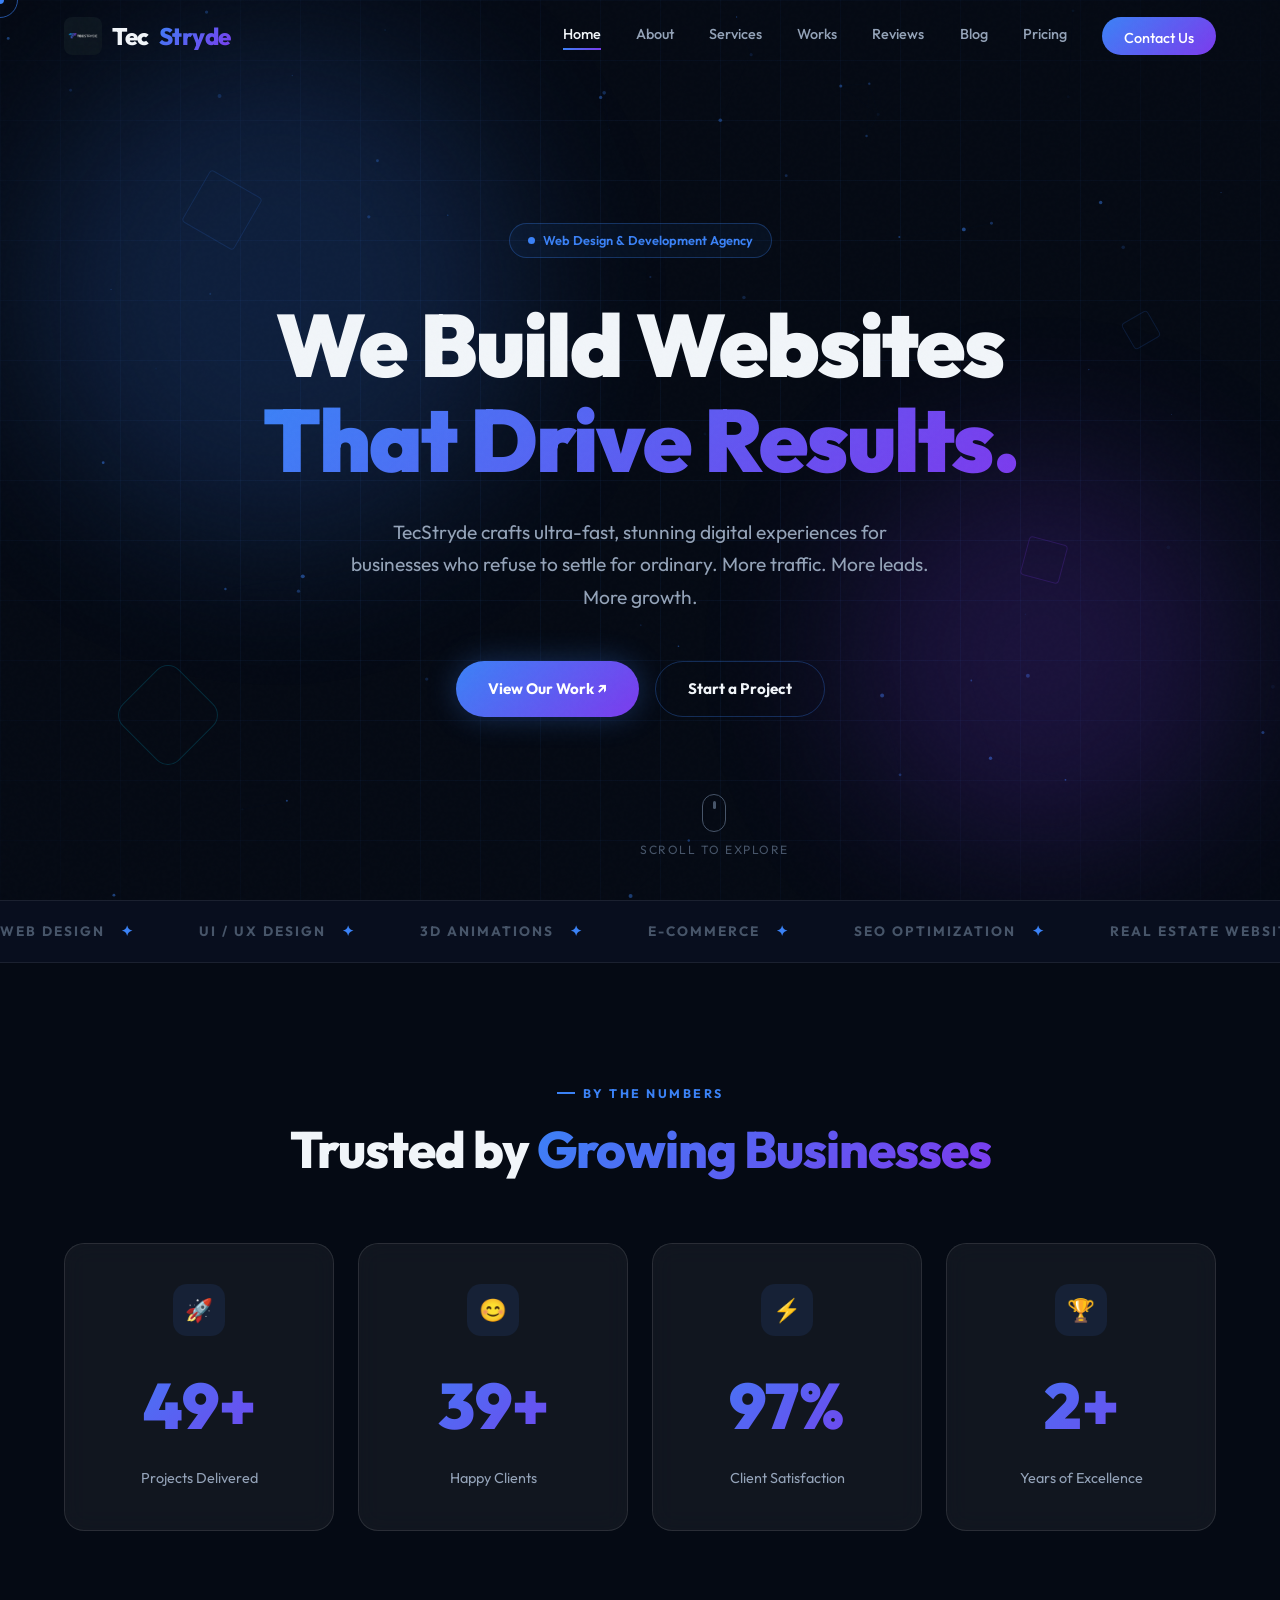
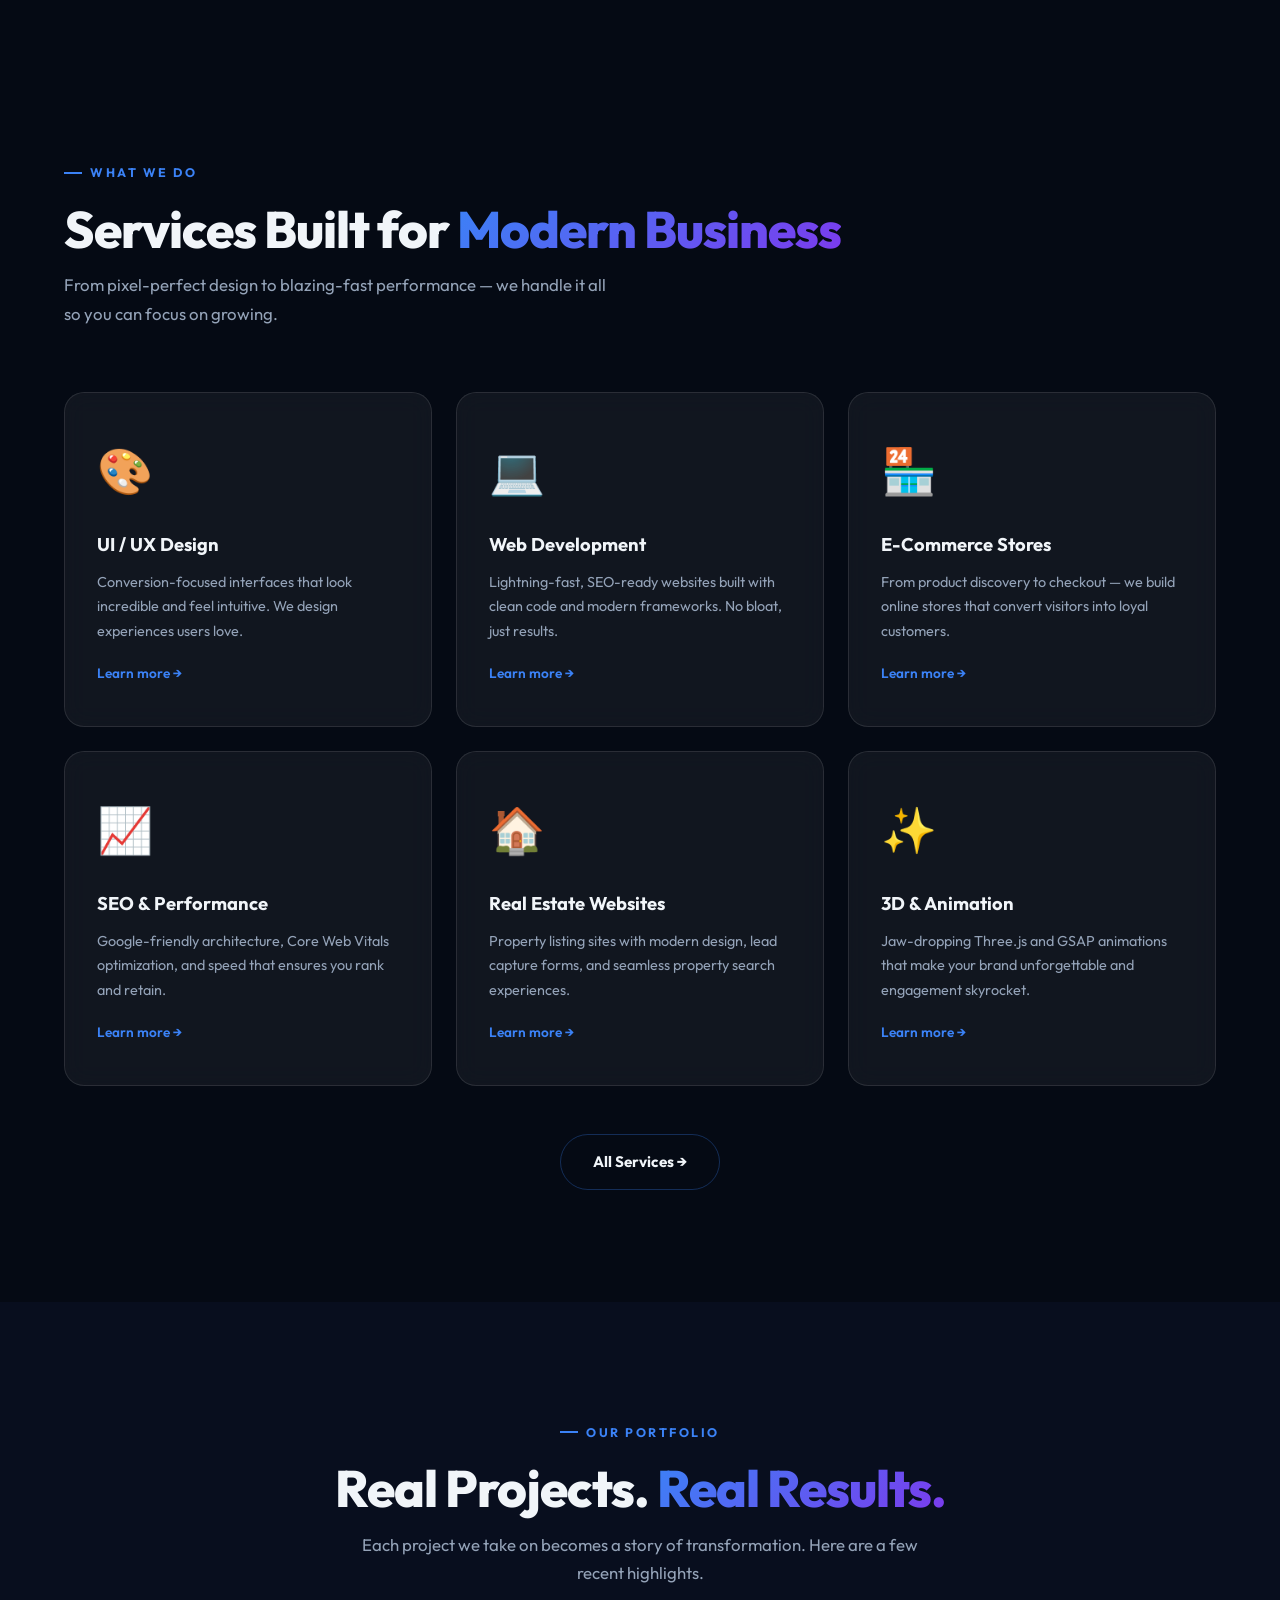
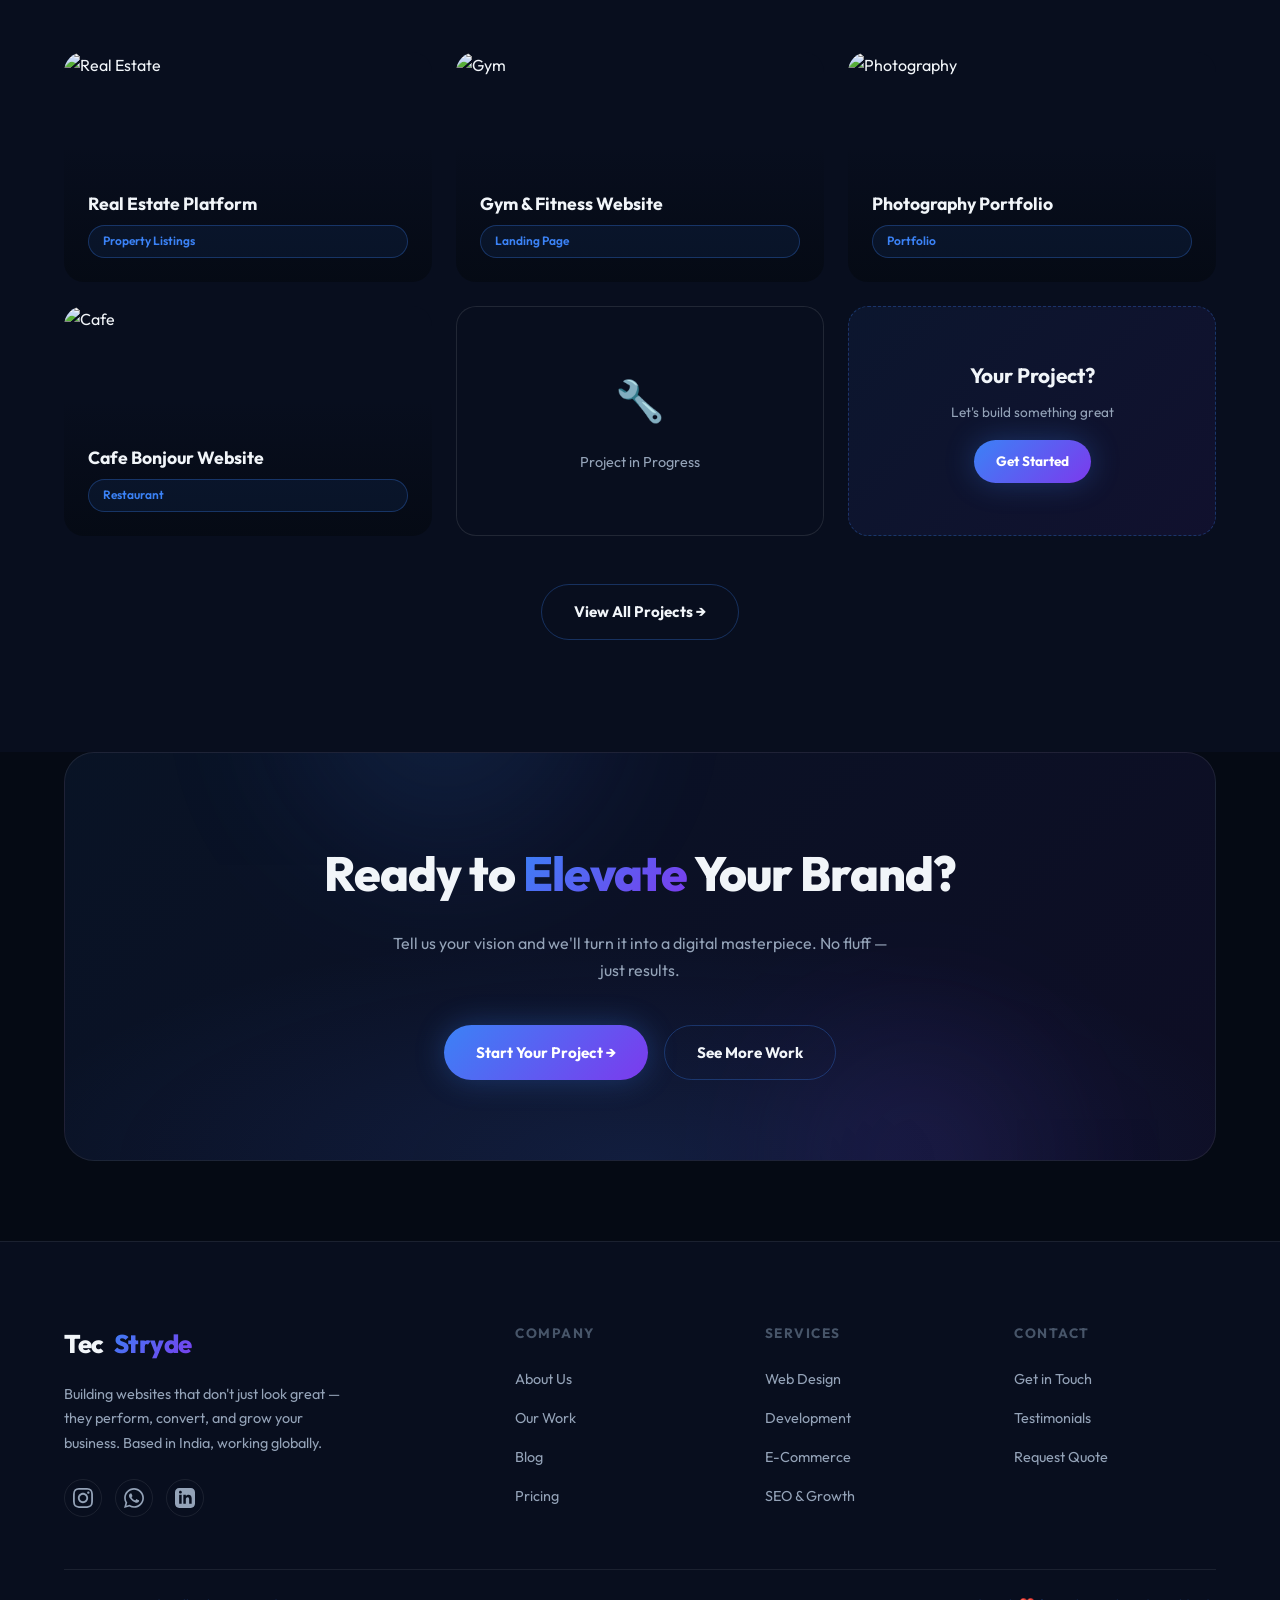
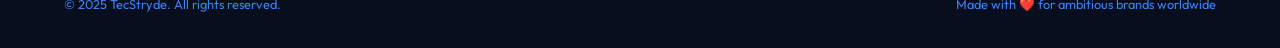
==== index.html @ 7eb5294d "Add files via upload" ====
<!DOCTYPE html>
<html lang="en">
<head>
  <meta charset="UTF-8" />
  <meta name="viewport" content="width=device-width, initial-scale=1.0"/>
  <meta name="description" content="Tecstryde – We build stunning, high-performance websites for ambitious businesses. Your growth starts here."/>
  <title>Tecstryde | Premier Web Development Agency</title>
  <link rel="stylesheet" href="assets/css/global.css"/>
  <link rel="stylesheet" href="assets/css/home.css"/>
  <link rel="icon" href="assets/images/logo.png"/>
</head>
<body>

<!-- LOADER -->
<div id="loader">
  <div class="loader-logo">Tec<span>Stryde</span></div>
  <div class="loader-bar"><div class="loader-bar-fill"></div></div>
  <p style="color:var(--text-muted);font-size:0.8rem;letter-spacing:1.5px;">LOADING...</p>
</div>

<!-- CURSOR -->
<div id="cursor-dot"></div>
<div id="cursor-ring"></div>

<!-- PARTICLES -->
<canvas id="particles-canvas"></canvas>

<!-- BACK TO TOP -->
<button id="back-top" aria-label="Back to top">↑</button>

<!-- OVERLAY -->
<div id="overlay"></div>

<!-- NAV -->
<nav id="navbar">
  <a href="index.html" class="nav-logo">
    <img src="assets/images/logo.png" alt="Tecstryde"/>
    Tec<span>Stryde</span>
  </a>
  <div class="nav-links">
    <a href="index.html" class="active">Home</a>
    <a href="pages/about.html">About</a>
    <a href="pages/services.html">Services</a>
    <a href="pages/works.html">Works</a>
    <a href="pages/reviews.html">Reviews</a>
    <a href="pages/blog.html">Blog</a>
    <a href="pages/pricing.html">Pricing</a>
    <a href="pages/contact.html" class="nav-cta">Contact Us</a>
  </div>
  <div class="nav-hamburger" aria-label="Menu">
    <span></span><span></span><span></span>
  </div>
</nav>

<!-- MOBILE NAV -->
<nav id="mobile-nav">
  <a href="index.html">Home</a>
  <a href="pages/about.html">About</a>
  <a href="pages/services.html">Services</a>
  <a href="pages/works.html">Works</a>
  <a href="pages/reviews.html">Reviews</a>
  <a href="pages/blog.html">Blog</a>
  <a href="pages/pricing.html">Pricing</a>
  <a href="pages/contact.html">Contact Us</a>
</nav>

<!-- ══════════ HERO ══════════ -->
<section class="hero">
  <div class="hero-bg-grid"></div>
  <div class="glow-orb orb-blue hero-orb-1" style="width:500px;height:500px;top:5%;left:2%;"></div>
  <div class="glow-orb orb-purple hero-orb-2" style="width:400px;height:400px;bottom:5%;right:3%;"></div>
  <div class="hero-3d-shapes">
    <div class="shape shape-1"></div>
    <div class="shape shape-2"></div>
    <div class="shape shape-3"></div>
    <div class="shape shape-4"></div>
  </div>
  <div class="hero-content" data-parallax="0.15">
    <div class="hero-badge"><span class="dot"></span> Web Design & Development Agency</div>
    <h1 class="hero-title">
      We Build Websites<br/>
      <span class="line-2">That Drive Results.</span>
    </h1>
    <p class="hero-sub">TecStryde crafts ultra-fast, stunning digital experiences for businesses who refuse to settle for ordinary. More traffic. More leads. More growth.</p>
    <div class="hero-actions">
      <a href="pages/works.html" class="btn btn-primary">View Our Work ↗</a>
      <a href="pages/contact.html" class="btn btn-outline">Start a Project</a>
    </div>
  </div>
  <div class="hero-scroll-hint">
    <div class="scroll-mouse"></div>
    Scroll to explore
  </div>
</section>

<!-- ══════════ MARQUEE ══════════ -->
<div class="marquee-strip">
  <div class="marquee-track">
    <span class="marquee-item">Web Design</span>
    <span class="marquee-item">UI / UX Design</span>
    <span class="marquee-item">3D Animations</span>
    <span class="marquee-item">E-Commerce</span>
    <span class="marquee-item">SEO Optimization</span>
    <span class="marquee-item">Real Estate Websites</span>
    <span class="marquee-item">Portfolio Sites</span>
    <span class="marquee-item">Branding</span>
    <span class="marquee-item">Web Design</span>
    <span class="marquee-item">UI / UX Design</span>
    <span class="marquee-item">3D Animations</span>
    <span class="marquee-item">E-Commerce</span>
    <span class="marquee-item">SEO Optimization</span>
    <span class="marquee-item">Real Estate Websites</span>
    <span class="marquee-item">Portfolio Sites</span>
    <span class="marquee-item">Branding</span>
  </div>
</div>

<!-- ══════════ STATS ══════════ -->
<section id="stats">
  <div class="section-header center reveal">
    <div class="section-tag">By the Numbers</div>
    <h2 class="section-title">Trusted by <span>Growing Businesses</span></h2>
  </div>
  <div class="stats-grid" data-stagger>
    <div class="glass-card stat-card" data-tilt>
      <div class="stat-icon">🚀</div>
      <div class="stat-num"><span data-target="50">0</span>+</div>
      <div class="stat-label">Projects Delivered</div>
    </div>
    <div class="glass-card stat-card" data-tilt>
      <div class="stat-icon">😊</div>
      <div class="stat-num"><span data-target="40">0</span>+</div>
      <div class="stat-label">Happy Clients</div>
    </div>
    <div class="glass-card stat-card" data-tilt>
      <div class="stat-icon">⚡</div>
      <div class="stat-num"><span data-target="98">0</span>%</div>
      <div class="stat-label">Client Satisfaction</div>
    </div>
    <div class="glass-card stat-card" data-tilt>
      <div class="stat-icon">🏆</div>
      <div class="stat-num"><span data-target="3">0</span>+</div>
      <div class="stat-label">Years of Excellence</div>
    </div>
  </div>
</section>

<!-- ══════════ SERVICES PREVIEW ══════════ -->
<section id="services-preview">
  <div class="section-header reveal">
    <div class="section-tag">What We Do</div>
    <h2 class="section-title">Services Built for <span>Modern Business</span></h2>
    <p class="section-sub">From pixel-perfect design to blazing-fast performance — we handle it all so you can focus on growing.</p>
  </div>
  <div class="services-preview-grid" data-stagger>
    <div class="glass-card srv-card" data-tilt>
      <div class="srv-icon">🎨</div>
      <h3>UI / UX Design</h3>
      <p>Conversion-focused interfaces that look incredible and feel intuitive. We design experiences users love.</p>
      <a href="pages/services.html" class="learn-more">Learn more →</a>
    </div>
    <div class="glass-card srv-card" data-tilt>
      <div class="srv-icon">💻</div>
      <h3>Web Development</h3>
      <p>Lightning-fast, SEO-ready websites built with clean code and modern frameworks. No bloat, just results.</p>
      <a href="pages/services.html" class="learn-more">Learn more →</a>
    </div>
    <div class="glass-card srv-card" data-tilt>
      <div class="srv-icon">🏪</div>
      <h3>E-Commerce Stores</h3>
      <p>From product discovery to checkout — we build online stores that convert visitors into loyal customers.</p>
      <a href="pages/services.html" class="learn-more">Learn more →</a>
    </div>
    <div class="glass-card srv-card" data-tilt>
      <div class="srv-icon">📈</div>
      <h3>SEO & Performance</h3>
      <p>Google-friendly architecture, Core Web Vitals optimization, and speed that ensures you rank and retain.</p>
      <a href="pages/services.html" class="learn-more">Learn more →</a>
    </div>
    <div class="glass-card srv-card" data-tilt>
      <div class="srv-icon">🏠</div>
      <h3>Real Estate Websites</h3>
      <p>Property listing sites with modern design, lead capture forms, and seamless property search experiences.</p>
      <a href="pages/services.html" class="learn-more">Learn more →</a>
    </div>
    <div class="glass-card srv-card" data-tilt>
      <div class="srv-icon">✨</div>
      <h3>3D & Animation</h3>
      <p>Jaw-dropping Three.js and GSAP animations that make your brand unforgettable and engagement skyrocket.</p>
      <a href="pages/services.html" class="learn-more">Learn more →</a>
    </div>
  </div>
  <div style="text-align:center;margin-top:3rem;">
    <a href="pages/services.html" class="btn btn-outline">All Services →</a>
  </div>
</section>

<!-- ══════════ WORKS PREVIEW ══════════ -->
<section id="works-preview" style="background:var(--bg-secondary);">
  <div class="section-header center reveal">
    <div class="section-tag">Our Portfolio</div>
    <h2 class="section-title">Real Projects. <span>Real Results.</span></h2>
    <p class="section-sub">Each project we take on becomes a story of transformation. Here are a few recent highlights.</p>
  </div>
  <div class="works-preview-grid" data-stagger>
    <a href="https://real-estate-h7rl.vercel.app" target="_blank" class="work-card">
      <img src="https://images.unsplash.com/photo-1600585154340-be6161a56a0c?q=80&w=800&auto=format&fit=crop" alt="Real Estate" />
      <div class="work-overlay">
        <h3>Real Estate Platform</h3>
        <span class="chip">Property Listings</span>
      </div>
    </a>
    <a href="https://athithyan123.github.io/Gym/" target="_blank" class="work-card">
      <img src="https://images.unsplash.com/photo-1534438327276-14e5300c3a48?q=80&w=800&auto=format&fit=crop" alt="Gym" />
      <div class="work-overlay">
        <h3>Gym & Fitness Website</h3>
        <span class="chip">Landing Page</span>
      </div>
    </a>
    <a href="https://photo-isoy.vercel.app/" target="_blank" class="work-card">
      <img src="https://images.unsplash.com/photo-1554048612-b6a482bc67e5?q=80&w=800&auto=format&fit=crop" alt="Photography" />
      <div class="work-overlay">
        <h3>Photography Portfolio</h3>
        <span class="chip">Portfolio</span>
      </div>
    </a>
    <a href="https://cafe-steel.vercel.app" target="_blank" class="work-card">
      <img src="https://images.unsplash.com/photo-1501339847302-ac426a4a7cbb?q=80&w=800&auto=format&fit=crop" alt="Cafe" />
      <div class="work-overlay">
        <h3>Cafe Bonjour Website</h3>
        <span class="chip">Restaurant</span>
      </div>
    </a>
    <div class="work-card glass-card" style="display:flex;align-items:center;justify-content:center;flex-direction:column;gap:1rem;">
      <span style="font-size:2.5rem;">🔧</span>
      <span style="color:var(--text-secondary);font-size:0.9rem;">Project in Progress</span>
    </div>
    <div class="work-card" style="display:flex;align-items:center;justify-content:center;background:linear-gradient(135deg,rgba(59,130,246,0.08) 0%,rgba(124,58,237,0.08) 100%);border:1px dashed var(--border-accent);border-radius:20px;">
      <div style="text-align:center;">
        <p style="font-size:1.3rem;font-weight:700;">Your Project?</p>
        <p style="color:var(--text-secondary);font-size:0.85rem;margin:0.5rem 0 1rem;">Let's build something great</p>
        <a href="pages/contact.html" class="btn btn-primary" style="font-size:0.85rem;padding:10px 22px;">Get Started</a>
      </div>
    </div>
  </div>
  <div style="text-align:center;margin-top:3rem;">
    <a href="pages/works.html" class="btn btn-outline">View All Projects →</a>
  </div>
</section>

<!-- ══════════ CTA ══════════ -->
<div class="cta-section reveal">
  <div class="glow-orb orb-blue" style="width:300px;height:300px;top:-50%;left:20%;opacity:0.12;"></div>
  <div class="glow-orb orb-purple" style="width:250px;height:250px;bottom:-30%;right:15%;opacity:0.10;"></div>
  <h2>Ready to <span style="background:var(--accent-grad);-webkit-background-clip:text;-webkit-text-fill-color:transparent;">Elevate</span> Your Brand?</h2>
  <p>Tell us your vision and we'll turn it into a digital masterpiece. No fluff — just results.</p>
  <div style="display:flex;gap:1rem;justify-content:center;flex-wrap:wrap;position:relative;">
    <a href="pages/contact.html" class="btn btn-primary">Start Your Project →</a>
    <a href="pages/works.html" class="btn btn-outline">See More Work</a>
  </div>
</div>

<!-- ══════════ FOOTER ══════════ -->
<footer>
  <div class="footer-grid">
    <div class="footer-brand">
      <div class="nav-logo" style="font-size:1.6rem;">Tec<span>Stryde</span></div>
      <p>Building websites that don't just look great — they perform, convert, and grow your business. Based in India, working globally.</p>
      <div class="footer-socials">
        <a href="https://www.instagram.com/tecstryde_?utm_source=qr&igsh=MTU2eGlkaHN6YmFhaA==" target="_blank" aria-label="Instagram">
          <svg viewBox="0 0 24 24"><path d="M12 2.163c3.204 0 3.584.012 4.85.07 3.252.148 4.771 1.074 4.919 4.919.058 1.265.069 1.645.069 4.849 0 3.205-.012 3.584-.069 4.849-.149 3.843-1.667 4.77-4.919 4.919-1.266.058-1.644.07-4.85.07-3.204 0-3.584-.012-4.849-.07-3.26-.149-4.771-1.075-4.919-4.919-.058-1.265-.07-1.644-.07-4.849 0-3.204.013-3.583.07-4.849.149-3.843 1.667-4.77 4.919-4.919 1.266-.057 1.645-.069 4.849-.069zm0-2.163c-3.259 0-3.667.014-4.947.072-4.358.2-6.78 2.618-6.98 6.98-.059 1.281-.073 1.689-.073 4.948 0 3.259.014 3.668.072 4.948.2 4.358 2.618 6.78 6.98 6.98 1.281.058 1.689.072 4.948.072 3.259 0 3.668-.014 4.948-.072 4.354-.2 6.782-2.618 6.979-6.98.059-1.28.073-1.689.073-4.948 0-3.259-.014-3.667-.072-4.947-.196-4.354-2.617-6.78-6.979-6.98-1.281-.059-1.69-.073-4.949-.073zm0 5.838c-3.403 0-6.162 2.759-6.162 6.162s2.759 6.163 6.162 6.163 6.162-2.759 6.162-6.163c0-3.403-2.759-6.162-6.162-6.162zm0 10.162c-2.209 0-4-1.79-4-4 0-2.209 1.791-4 4-4s4 1.791 4 4c0 2.21-1.791 4-4 4zm6.406-11.845c-.796 0-1.441.645-1.441 1.44s.645 1.44 1.441 1.44c.795 0 1.439-.645 1.439-1.44s-.644-1.44-1.439-1.44z"/></svg>
        </a>
        <a href="https://wa.me/916369690438" target="_blank" aria-label="WhatsApp">
          <svg viewBox="0 0 24 24"><path d="M.057 24l1.687-6.163c-1.041-1.804-1.588-3.849-1.587-5.946.003-6.556 5.338-11.891 11.893-11.891 3.181.001 6.167 1.24 8.413 3.488 2.245 2.248 3.481 5.236 3.48 8.414-.003 6.557-5.338 11.892-11.893 11.892-1.99-.001-3.951-.5-5.688-1.448l-6.305 1.654zm6.597-3.807c1.676.995 3.276 1.591 5.392 1.592 5.448 0 9.886-4.438 9.889-9.886.002-5.462-4.415-9.89-9.881-9.892-5.452 0-9.887 4.438-9.889 9.886-.001 2.225.651 3.891 1.746 5.634l-.999 3.648 3.742-.982zm11.387-5.464c-.074-.124-.272-.198-.57-.347-.297-.149-1.758-.868-2.031-.967-.272-.099-.47-.149-.669.149-.198.297-.768.967-.941 1.165-.173.198-.347.223-.644.074-.297-.149-1.255-.462-2.39-1.353-.883-.788-1.48-1.761-1.653-2.059-.173-.297-.018-.458.13-.606.134-.133.297-.347.446-.521.151-.172.2-.296.3-.495.099-.198.05-.372-.025-.521-.075-.148-.669-1.611-.916-2.206-.242-.579-.487-.501-.669-.51l-.57-.01c-.198 0-.52.074-.792.372s-1.04 1.016-1.04 2.479 1.065 2.876 1.213 3.074c.149.198 2.095 3.2 5.076 4.487.709.306 1.263.489 1.694.626.712.226 1.36.194 1.872.118.571-.085 1.758-.719 2.006-1.413.248-.695.248-1.29.173-1.414z"/></svg>
        </a>
        <a href="https://www.linkedin.com/in/tecstryde-66b7923b2?utm_source=share&utm_campaign=share_via&utm_content=profile&utm_medium=android_app" target="_blank" aria-label="LinkedIn">
          <svg viewBox="0 0 24 24"><path d="M19 0h-14c-2.761 0-5 2.239-5 5v14c0 2.761 2.239 5 5 5h14c2.762 0 5-2.239 5-5v-14c0-2.761-2.238-5-5-5zm-11 19h-3v-11h3v11zm-1.5-12.268c-.966 0-1.75-.79-1.75-1.764s.784-1.764 1.75-1.764 1.75.79 1.75 1.764-.783 1.764-1.75 1.764zm13.5 12.268h-3v-5.604c0-3.368-4-3.113-4 0v5.604h-3v-11h3v1.765c1.396-2.586 7-2.777 7 2.476v6.759z"/></svg>
        </a>
      </div>
    </div>
    <div class="footer-col">
      <h4>Company</h4>
      <ul>
        <li><a href="pages/about.html">About Us</a></li>
        <li><a href="pages/works.html">Our Work</a></li>
        <li><a href="pages/blog.html">Blog</a></li>
        <li><a href="pages/pricing.html">Pricing</a></li>
      </ul>
    </div>
    <div class="footer-col">
      <h4>Services</h4>
      <ul>
        <li><a href="pages/services.html">Web Design</a></li>
        <li><a href="pages/services.html">Development</a></li>
        <li><a href="pages/services.html">E-Commerce</a></li>
        <li><a href="pages/services.html">SEO & Growth</a></li>
      </ul>
    </div>
    <div class="footer-col">
      <h4>Contact</h4>
      <ul>
        <li><a href="pages/contact.html">Get in Touch</a></li>
        <li><a href="pages/reviews.html">Testimonials</a></li>
        <li><a href="pages/contact.html">Request Quote</a></li>
      </ul>
    </div>
  </div>
  <div class="footer-bottom">
    <span>© 2025 <span>TecStryde</span>. All rights reserved.</span>
    <span>Made with ❤️ for ambitious brands worldwide</span>
  </div>
</footer>

<script src="assets/js/main.js"></script>
</body>
</html>
---- assets/css/global.css ----
/* ============================================================
   TECSTRYDE – GLOBAL DESIGN SYSTEM
   ============================================================ */

@import url('https://fonts.googleapis.com/css2?family=Outfit:wght@300;400;500;600;700;800;900&family=Space+Grotesk:wght@300;400;500;600;700&display=swap');

/* ── CSS VARIABLES ── */
:root {
  --bg-primary:    #050a14;
  --bg-secondary:  #080e1e;
  --bg-card:       rgba(255,255,255,0.03);
  --accent-blue:   #3b82f6;
  --accent-purple: #7c3aed;
  --accent-cyan:   #06b6d4;
  --accent-grad:   linear-gradient(135deg, #3b82f6 0%, #7c3aed 100%);
  --accent-grad2:  linear-gradient(135deg, #7c3aed 0%, #06b6d4 100%);
  --text-primary:  #f1f5f9;
  --text-secondary:#94a3b8;
  --text-muted:    #475569;
  --border:        rgba(255,255,255,0.08);
  --border-accent: rgba(59,130,246,0.3);
  --glass:         rgba(255,255,255,0.05);
  --glass-border:  rgba(255,255,255,0.10);
  --shadow-glow:   0 0 40px rgba(59,130,246,0.2);
  --font-main:     'Outfit', sans-serif;
  --font-alt:      'Space Grotesk', sans-serif;
  --nav-h:         72px;
}

/* ── RESET ── */
*, *::before, *::after { box-sizing: border-box; margin: 0; padding: 0; }
html { scroll-behavior: smooth; overflow-x: hidden; }
body {
  font-family: var(--font-main);
  background: var(--bg-primary);
  color: var(--text-primary);
  line-height: 1.7;
  overflow-x: hidden;
  cursor: none;
}
a { color: inherit; text-decoration: none; }
img { max-width: 100%; display: block; }
ul { list-style: none; }
button { cursor: none; font-family: inherit; border: none; outline: none; }
input, textarea { font-family: inherit; }

/* ── SCROLLBAR ── */
::-webkit-scrollbar { width: 5px; }
::-webkit-scrollbar-track { background: var(--bg-secondary); }
::-webkit-scrollbar-thumb { background: var(--accent-blue); border-radius: 99px; }

/* ── CUSTOM CURSOR ── */
#cursor-dot {
  position: fixed; top: 0; left: 0; pointer-events: none; z-index: 99999;
  width: 8px; height: 8px;
  background: var(--accent-blue);
  border-radius: 50%;
  transform: translate(-50%,-50%);
  transition: transform 0.1s ease;
}
#cursor-ring {
  position: fixed; top: 0; left: 0; pointer-events: none; z-index: 99998;
  width: 36px; height: 36px;
  border: 1.5px solid rgba(59,130,246,0.6);
  border-radius: 50%;
  transform: translate(-50%,-50%);
  transition: transform 0.18s ease, width 0.25s, height 0.25s, border-color 0.25s;
}
body:has(a:hover) #cursor-ring,
body:has(button:hover) #cursor-ring {
  width: 56px; height: 56px;
  border-color: var(--accent-purple);
}

/* ── NOISE OVERLAY ── */
body::before {
  content: ''; position: fixed; inset: 0; pointer-events: none; z-index: 9997;
  background-image: url("data:image/svg+xml,%3Csvg viewBox='0 0 256 256' xmlns='http://www.w3.org/2000/svg'%3E%3Cfilter id='n'%3E%3CfeTurbulence type='fractalNoise' baseFrequency='0.9' numOctaves='4' stitchTiles='stitch'/%3E%3C/filter%3E%3Crect width='100%25' height='100%25' filter='url(%23n)' opacity='0.03'/%3E%3C/svg%3E");
  opacity: 0.4;
}

/* ── NAVBAR ── */
#navbar {
  position: fixed; top: 0; left: 0; right: 0; z-index: 9000;
  height: var(--nav-h);
  display: flex; align-items: center; justify-content: space-between;
  padding: 0 5vw;
  transition: background 0.4s ease, backdrop-filter 0.4s, box-shadow 0.4s;
}
#navbar.scrolled {
  background: rgba(5,10,20,0.85);
  backdrop-filter: blur(18px);
  box-shadow: 0 1px 0 var(--border);
}
.nav-logo {
  display: flex; align-items: center; gap: 10px;
  font-size: 1.5rem; font-weight: 800; letter-spacing: -0.5px;
}
.nav-logo span { background: var(--accent-grad); -webkit-background-clip: text; -webkit-text-fill-color: transparent; }
.nav-logo img { width: 38px; height: 38px; object-fit: contain; border-radius: 8px; }
.nav-links { display: flex; gap: 2.2rem; align-items: center; }
.nav-links a {
  font-size: 0.9rem; font-weight: 500; color: var(--text-secondary);
  position: relative; padding-bottom: 4px;
  transition: color 0.3s;
}
.nav-links a::after {
  content: ''; position: absolute; bottom: 0; left: 0;
  width: 0; height: 2px;
  background: var(--accent-grad);
  transition: width 0.3s ease;
}
.nav-links a:hover, .nav-links a.active { color: var(--text-primary); }
.nav-links a:hover::after, .nav-links a.active::after { width: 100%; }
.nav-cta {
  padding: 9px 22px; border-radius: 99px;
  background: var(--accent-grad);
  font-weight: 600; font-size: 0.85rem; color: #fff !important;
  transition: opacity 0.3s, transform 0.3s, box-shadow 0.3s;
}
.nav-cta:hover { opacity: 0.9; transform: scale(1.04); box-shadow: 0 0 20px rgba(59,130,246,0.4); }
.nav-cta::after { display: none !important; }

/* ── HAMBURGER ── */
.nav-hamburger { display: none; flex-direction: column; gap: 5px; cursor: none; padding: 4px; }
.nav-hamburger span { display: block; width: 24px; height: 2px; background: var(--text-primary); border-radius: 2px; transition: all 0.35s cubic-bezier(.42,0,.58,1); }
.nav-hamburger.open span:nth-child(1) { transform: translateY(7px) rotate(45deg); }
.nav-hamburger.open span:nth-child(2) { opacity: 0; transform: translateX(-8px); }
.nav-hamburger.open span:nth-child(3) { transform: translateY(-7px) rotate(-45deg); }

/* Mobile nav */
#mobile-nav {
  position: fixed; top: 0; right: -100%; bottom: 0; width: 280px; z-index: 8999;
  background: rgba(8,14,30,0.97);
  backdrop-filter: blur(20px);
  padding: calc(var(--nav-h) + 1.5rem) 2rem 2rem;
  display: flex; flex-direction: column; gap: 0.4rem;
  transition: right 0.45s cubic-bezier(.42,0,.58,1);
  border-left: 1px solid var(--border);
}
#mobile-nav.open { right: 0; }
#mobile-nav a {
  padding: 0.9rem 0; font-size: 1.1rem; font-weight: 600;
  border-bottom: 1px solid var(--border);
  color: var(--text-secondary); transition: color 0.3s, padding-left 0.3s;
}
#mobile-nav a:hover { color: var(--text-primary); padding-left: 0.5rem; }
#overlay { position: fixed; inset: 0; background: rgba(0,0,0,0.5); z-index: 8998; opacity: 0; pointer-events: none; transition: opacity 0.3s; }
#overlay.show { opacity: 1; pointer-events: all; }

/* ── FOOTER ── */
footer {
  background: var(--bg-secondary);
  border-top: 1px solid var(--border);
  padding: 5rem 5vw 2rem;
}
.footer-grid {
  display: grid;
  grid-template-columns: 2fr 1fr 1fr 1fr;
  gap: 3rem;
  margin-bottom: 3rem;
}
.footer-brand p { color: var(--text-secondary); font-size: 0.9rem; margin: 1rem 0 1.5rem; max-width: 280px; }
.footer-socials { display: flex; gap: 0.8rem; }
.footer-socials a {
  width: 38px; height: 38px; border-radius: 50%;
  border: 1px solid var(--border);
  display: flex; align-items: center; justify-content: center;
  color: var(--text-secondary);
  transition: border-color 0.3s, color 0.3s, background 0.3s, transform 0.3s;
}
.footer-socials a svg {
  width: 18px;
  height: 18px;
  fill: currentColor;
}
.footer-socials a:hover { border-color: var(--accent-blue); color: var(--accent-blue); background: rgba(59,130,246,0.08); transform: translateY(-3px); }
.footer-col h4 { font-size: 0.85rem; font-weight: 700; text-transform: uppercase; letter-spacing: 1.5px; color: var(--text-muted); margin-bottom: 1.2rem; }
.footer-col ul li { margin-bottom: 0.75rem; }
.footer-col ul li a { color: var(--text-secondary); font-size: 0.9rem; transition: color 0.3s, padding-left 0.3s; }
.footer-col ul li a:hover { color: var(--accent-blue); padding-left: 4px; }
.footer-bottom {
  border-top: 1px solid var(--border);
  padding-top: 1.5rem;
  display: flex; justify-content: space-between; align-items: center;
  flex-wrap: wrap; gap: 1rem;
  color: var(--text-muted); font-size: 0.8rem;
}
.footer-bottom span { color: var(--accent-blue); }

/* ── SECTION COMMONS ── */
section { padding: 7rem 5vw; position: relative; }
.section-tag {
  display: inline-flex; align-items: center; gap: 8px;
  font-size: 0.78rem; font-weight: 700; text-transform: uppercase; letter-spacing: 2.5px;
  color: var(--accent-blue);
  margin-bottom: 1rem;
}
.section-tag::before { content: ''; display: block; width: 18px; height: 2px; background: var(--accent-blue); }
.section-title {
  font-size: clamp(2rem, 4vw, 3.2rem);
  font-weight: 800; line-height: 1.15; letter-spacing: -1px;
}
.section-title span { background: var(--accent-grad); -webkit-background-clip: text; -webkit-text-fill-color: transparent; }
.section-sub { color: var(--text-secondary); font-size: 1.05rem; max-width: 560px; margin-top: 0.8rem; }
.section-header { margin-bottom: 4rem; }
.section-header.center { text-align: center; }
.section-header.center .section-tag { justify-content: center; }
.section-header.center .section-sub { margin: 0.8rem auto 0; }

/* ── BUTTONS ── */
.btn {
  display: inline-flex; align-items: center; gap: 8px;
  padding: 14px 32px; border-radius: 99px;
  font-weight: 700; font-size: 0.95rem;
  transition: all 0.3s ease; position: relative; overflow: hidden;
}
.btn-primary {
  background: var(--accent-grad); color: #fff;
  box-shadow: 0 0 30px rgba(59,130,246,0.3);
}
.btn-primary:hover { transform: translateY(-3px); box-shadow: 0 10px 40px rgba(59,130,246,0.4); }
.btn-outline {
  border: 1.5px solid var(--border-accent); color: var(--text-primary);
  background: transparent;
}
.btn-outline:hover { background: rgba(59,130,246,0.08); border-color: var(--accent-blue); transform: translateY(-3px); }

/* ── GLASS CARD ── */
.glass-card {
  background: var(--glass);
  border: 1px solid var(--glass-border);
  backdrop-filter: blur(12px);
  border-radius: 20px;
  transition: border-color 0.3s, transform 0.3s, box-shadow 0.3s;
}
.glass-card:hover {
  border-color: var(--border-accent);
  transform: translateY(-6px);
  box-shadow: var(--shadow-glow);
}

/* ── FADE-IN ANIMATIONS ── */
.reveal {
  opacity: 0;
  transform: translateY(40px);
  transition: opacity 0.7s ease, transform 0.7s ease;
}
.reveal.visible { opacity: 1; transform: none; }
.reveal-left { opacity: 0; transform: translateX(-40px); transition: opacity 0.7s ease, transform 0.7s ease; }
.reveal-left.visible { opacity: 1; transform: none; }
.reveal-right { opacity: 0; transform: translateX(40px); transition: opacity 0.7s ease, transform 0.7s ease; }
.reveal-right.visible { opacity: 1; transform: none; }

/* ── BACK TO TOP ── */
#back-top {
  position: fixed; bottom: 2rem; right: 2rem; z-index: 8000;
  width: 46px; height: 46px; border-radius: 50%;
  background: var(--accent-grad);
  display: flex; align-items: center; justify-content: center;
  color: #fff; font-size: 1.2rem;
  opacity: 0; pointer-events: none;
  transform: translateY(20px);
  transition: opacity 0.3s, transform 0.3s, box-shadow 0.3s;
  box-shadow: 0 0 20px rgba(59,130,246,0.3);
}
#back-top.show { opacity: 1; pointer-events: all; transform: none; }
#back-top:hover { box-shadow: 0 0 35px rgba(59,130,246,0.5); transform: translateY(-3px); }

/* ── STAT COUNTER ── */
.stat-num {
  font-size: clamp(2.5rem, 5vw, 4rem);
  font-weight: 900;
  background: var(--accent-grad); -webkit-background-clip: text; -webkit-text-fill-color: transparent;
}

/* ── PAGE HERO COMMON ── */
.page-hero {
  min-height: 45vh;
  padding-top: calc(var(--nav-h) + 4rem);
  padding-bottom: 4rem;
  display: flex; flex-direction: column; justify-content: center;
  background: radial-gradient(ellipse 60% 80% at 50% -10%, rgba(59,130,246,0.12) 0%, transparent 70%);
}

/* ── GRID HELPERS ── */
.grid-2 { display: grid; grid-template-columns: repeat(2,1fr); gap: 2rem; }
.grid-3 { display: grid; grid-template-columns: repeat(3,1fr); gap: 2rem; }
.grid-4 { display: grid; grid-template-columns: repeat(4,1fr); gap: 2rem; }

/* ── TAG CHIP ── */
.chip {
  padding: 5px 14px; border-radius: 99px; font-size: 0.75rem; font-weight: 600;
  border: 1px solid var(--border-accent); color: var(--accent-blue); background: rgba(59,130,246,0.08);
}

/* ── GRADIENT LINE ── */
.grad-line { height: 3px; background: var(--accent-grad); border-radius: 99px; margin: 0.5rem 0; }

/* ── RESPONSIVE ── */
@media (min-width: 1440px) {
  :root { --nav-h: 80px; }
  section { padding: 8rem 8vw; }
  .section-title { font-size: 3.5rem; }
}

@media (max-width: 1200px) {
  section { padding: 6rem 5vw; }
}

@media (max-width: 1024px) {
  .grid-4 { grid-template-columns: repeat(2,1fr); }
  .grid-3 { grid-template-columns: repeat(2,1fr); }
  .footer-grid { grid-template-columns: repeat(2,1fr); gap: 2.5rem; }
  .section-title { font-size: 2.8rem; }
}

@media (max-width: 768px) {
  :root { --nav-h: 64px; }
  .nav-links { display: none; }
  .nav-hamburger { display: flex; }
  .grid-2, .grid-3, .grid-4 { grid-template-columns: 1fr; gap: 1.5rem; }
  .footer-grid { grid-template-columns: 1fr; gap: 2rem; }
  section { padding: 4.5rem 5vw; }
  .section-title { font-size: 2.4rem; }
  .section-sub { font-size: 0.95rem; }
  
  /* Mobile optimization for cursor */
  #cursor-dot, #cursor-ring { display: none !important; }
  body { cursor: auto !important; }
  button, a { cursor: pointer !important; }
}

@media (max-width: 480px) {
  .section-title { font-size: 2rem; }
  .btn { width: 100%; justify-content: center; }
  .footer-bottom { flex-direction: column; text-align: center; }
}

/* ── PARTICLE CANVAS ── */
#particles-canvas {
  position: fixed; inset: 0; z-index: -1; pointer-events: none;
}

/* ── LOADING SCREEN ── */
#loader {
  position: fixed; inset: 0; z-index: 99999;
  background: var(--bg-primary);
  display: flex; flex-direction: column; align-items: center; justify-content: center;
  gap: 1.5rem;
  transition: opacity 0.6s ease, visibility 0.6s;
}
#loader.hidden { opacity: 0; visibility: hidden; }
.loader-logo { font-size: 2rem; font-weight: 900; }
.loader-logo span { background: var(--accent-grad); -webkit-background-clip: text; -webkit-text-fill-color: transparent; }
.loader-bar { width: 220px; height: 3px; background: var(--border); border-radius: 99px; overflow: hidden; }
.loader-bar-fill { height: 100%; width: 0; background: var(--accent-grad); border-radius: 99px; transition: width 1.8s cubic-bezier(.17,.67,.3,1); }

/* ── GLOW ORBS ── */
.glow-orb {
  position: absolute; border-radius: 50%; pointer-events: none; z-index: 0;
  filter: blur(80px); opacity: 0.18;
}
.orb-blue { background: var(--accent-blue); }
.orb-purple { background: var(--accent-purple); }
.orb-cyan { background: var(--accent-cyan); }

/* ── SOCIAL ICONS styling ── */
.footer-socials a svg, .social-bar a svg {
  width: 20px;
  height: 20px;
  fill: currentColor;
  transition: transform 0.3s ease;
}
.footer-socials a:hover svg, .social-bar a:hover svg {
  transform: translateY(-3px) scale(1.1);
}
.footer-socials a, .social-bar a {
  display: inline-flex;
  align-items: center;
  justify-content: center;
  gap: 0.5rem;
  transition: color 0.3s ease, transform 0.3s ease;
}
---- assets/css/home.css ----
/* ============================================================
   TECSTRYDE – HOME PAGE STYLES
   ============================================================ */

/* ── HERO ── */
.hero {
    min-height: 100vh;
    display: flex;
    align-items: center;
    justify-content: center;
    position: relative;
    overflow: hidden;
    padding: calc(var(--nav-h) + 2rem) 5vw 4rem;
}

.hero-bg-grid {
    position: absolute;
    inset: 0;
    z-index: 0;
    background-image:
        linear-gradient(rgba(59, 130, 246, 0.06) 1px, transparent 1px),
        linear-gradient(90deg, rgba(59, 130, 246, 0.06) 1px, transparent 1px);
    background-size: 60px 60px;
    mask-image: radial-gradient(ellipse 80% 80% at 50% 50%, black 40%, transparent 100%);
}

.hero-content {
    position: relative;
    z-index: 2;
    text-align: center;
    max-width: 860px;
    margin: auto;
}

.hero-badge {
    display: inline-flex;
    align-items: center;
    gap: 8px;
    padding: 6px 18px;
    border-radius: 99px;
    border: 1px solid var(--border-accent);
    background: rgba(59, 130, 246, 0.06);
    font-size: 0.8rem;
    font-weight: 600;
    color: var(--accent-blue);
    margin-bottom: 2.5rem;
    animation: fadeSlideDown 0.8s ease both;
}

.hero-badge .dot {
    width: 7px;
    height: 7px;
    border-radius: 50%;
    background: var(--accent-blue);
    animation: pulse 1.5s infinite;
}

@keyframes pulse {

    0%,
    100% {
        opacity: 1;
    }

    50% {
        opacity: 0.3;
    }
}

.hero-title {
    font-size: clamp(2.8rem, 7vw, 5.5rem);
    font-weight: 900;
    line-height: 1.07;
    letter-spacing: -2px;
    animation: fadeSlideDown 0.8s 0.15s ease both;
}

.hero-title .line-2 {
    display: block;
    background: var(--accent-grad);
    -webkit-background-clip: text;
    -webkit-text-fill-color: transparent;
}

.hero-title .stroke-text {
    -webkit-text-stroke: 2px rgba(255, 255, 255, 0.15);
    -webkit-text-fill-color: transparent;
}

.hero-sub {
    font-size: clamp(1rem, 2vw, 1.2rem);
    color: var(--text-secondary);
    max-width: 580px;
    margin: 1.8rem auto 0;
    animation: fadeSlideDown 0.8s 0.3s ease both;
}

.hero-actions {
    display: flex;
    gap: 1rem;
    justify-content: center;
    margin-top: 3rem;
    flex-wrap: wrap;
    animation: fadeSlideDown 0.8s 0.45s ease both;
}

.hero-scroll-hint {
    position: absolute;
    bottom: 2.5rem;
    left: 50%;
    transform: translateX(-50%);
    display: flex;
    flex-direction: column;
    align-items: center;
    gap: 0.5rem;
    color: var(--text-muted);
    font-size: 0.75rem;
    letter-spacing: 1.5px;
    text-transform: uppercase;
    animation: fadeSlideDown 0.8s 0.7s ease both;
}

.scroll-mouse {
    width: 24px;
    height: 38px;
    border: 1.5px solid var(--text-muted);
    border-radius: 12px;
    display: flex;
    justify-content: center;
    padding-top: 6px;
}

.scroll-mouse::before {
    content: '';
    width: 3px;
    height: 8px;
    background: var(--text-muted);
    border-radius: 99px;
    animation: scrollWheel 1.8s infinite;
}

@keyframes scrollWheel {

    0%,
    100% {
        transform: translateY(0);
        opacity: 1;
    }

    80% {
        transform: translateY(10px);
        opacity: 0;
    }
}

/* Floating 3D elements */
.hero-orb-1 {
    top: 15%;
    left: 8%;
    width: 420px;
    height: 420px;
    animation: floatOrb 8s ease-in-out infinite;
}

.hero-orb-2 {
    bottom: 10%;
    right: 6%;
    width: 340px;
    height: 340px;
    animation: floatOrb 10s ease-in-out infinite reverse;
}

@keyframes floatOrb {

    0%,
    100% {
        transform: translate(0, 0);
    }

    50% {
        transform: translate(20px, -20px);
    }
}

.hero-3d-shapes {
    position: absolute;
    inset: 0;
    pointer-events: none;
    z-index: 1;
    overflow: hidden;
}

.shape {
    position: absolute;
    border-radius: 4px;
    border: 1px solid rgba(59, 130, 246, 0.15);
    animation: floatShape linear infinite;
}

.shape-1 {
    width: 60px;
    height: 60px;
    top: 20%;
    left: 15%;
    transform: rotate(30deg);
    animation-duration: 12s;
}

.shape-2 {
    width: 40px;
    height: 40px;
    top: 60%;
    left: 80%;
    transform: rotate(15deg);
    animation-duration: 10s;
    animation-delay: -3s;
    border-color: rgba(124, 58, 237, 0.2);
}

.shape-3 {
    width: 80px;
    height: 80px;
    top: 75%;
    left: 10%;
    transform: rotate(45deg);
    animation-duration: 15s;
    animation-delay: -6s;
    border-color: rgba(6, 182, 212, 0.2);
    border-radius: 16px;
}

.shape-4 {
    width: 30px;
    height: 30px;
    top: 35%;
    left: 88%;
    transform: rotate(60deg);
    animation-duration: 9s;
    animation-delay: -2s;
}

@keyframes floatShape {

    0%,
    100% {
        transform: translateY(0) rotate(30deg);
    }

    50% {
        transform: translateY(-25px) rotate(60deg);
    }
}

@keyframes scrollWheel {

    0%,
    100% {
        transform: translateY(0);
        opacity: 1;
    }

    80% {
        transform: translateY(10px);
        opacity: 0;
    }
}

/* Floating 3D elements */
.hero-orb-1 {
    top: 15%;
    left: 8%;
    width: 420px;
    height: 420px;
    animation: floatOrb 8s ease-in-out infinite;
}

.hero-orb-2 {
    bottom: 10%;
    right: 6%;
    width: 340px;
    height: 340px;
    animation: floatOrb 10s ease-in-out infinite reverse;
}

@keyframes floatOrb {

    0%,
    100% {
        transform: translate(0, 0);
    }

    50% {
        transform: translate(20px, -20px);
    }
}

.hero-3d-shapes {
    position: absolute;
    inset: 0;
    pointer-events: none;
    z-index: 1;
    overflow: hidden;
}

.shape {
    position: absolute;
    border-radius: 4px;
    border: 1px solid rgba(59, 130, 246, 0.15);
    animation: floatShape linear infinite;
}

.shape-1 {
    width: 60px;
    height: 60px;
    top: 20%;
    left: 15%;
    transform: rotate(30deg);
    animation-duration: 12s;
}

.shape-2 {
    width: 40px;
    height: 40px;
    top: 60%;
    left: 80%;
    transform: rotate(15deg);
    animation-duration: 10s;
    animation-delay: -3s;
    border-color: rgba(124, 58, 237, 0.2);
}

.shape-3 {
    width: 80px;
    height: 80px;
    top: 75%;
    left: 10%;
    transform: rotate(45deg);
    animation-duration: 15s;
    animation-delay: -6s;
    border-color: rgba(6, 182, 212, 0.2);
    border-radius: 16px;
}

.shape-4 {
    width: 30px;
    height: 30px;
    top: 35%;
    left: 88%;
    transform: rotate(60deg);
    animation-duration: 9s;
    animation-delay: -2s;
}

@keyframes floatShape {

    0%,
    100% {
        transform: translateY(0) rotate(30deg);
    }

    50% {
        transform: translateY(-25px) rotate(60deg);
    }
}

@keyframes fadeSlideDown {
    from {
        opacity: 0;
        transform: translateY(-20px);
    }

    to {
        opacity: 1;
        transform: none;
    }
}

/* ── MARQUEE STRIP ── */
.marquee-strip {
    background: var(--bg-secondary);
    border-top: 1px solid var(--border);
    border-bottom: 1px solid var(--border);
    padding: 1.2rem 0;
    overflow: hidden;
    position: relative;
}

.marquee-track {
    display: flex;
    gap: 4rem;
    align-items: center;
    animation: marqueeScroll 20s linear infinite;
    width: max-content;
}

.marquee-item {
    font-size: 0.85rem;
    font-weight: 700;
    text-transform: uppercase;
    letter-spacing: 2px;
    color: var(--text-muted);
    white-space: nowrap;
    display: flex;
    align-items: center;
    gap: 1rem;
}

.marquee-item::after {
    content: '✦';
    color: var(--accent-blue);
}

@keyframes marqueeScroll {
    from {
        transform: translateX(0);
    }

    to {
        transform: translateX(-50%);
    }
}

/* ── STATS SECTION ── */
.stats-grid {
    display: grid;
    grid-template-columns: repeat(4, 1fr);
    gap: 1.5rem;
}

.stat-card {
    padding: 2.5rem 2rem;
    text-align: center;
}

.stat-card .stat-label {
    color: var(--text-secondary);
    font-size: 0.9rem;
    margin-top: 0.3rem;
}

.stat-card .stat-icon {
    width: 52px;
    height: 52px;
    border-radius: 14px;
    background: rgba(59, 130, 246, 0.1);
    display: flex;
    align-items: center;
    justify-content: center;
    font-size: 1.4rem;
    margin: 0 auto 1rem;
}

/* ── HOME SERVICES PREVIEW ── */
.services-preview-grid {
    display: grid;
    grid-template-columns: repeat(3, 1fr);
    gap: 1.5rem;
}

.srv-card {
    padding: 2.5rem 2rem;
    position: relative;
    overflow: hidden;
}

.srv-card::before {
    content: '';
    position: absolute;
    top: 0;
    left: 0;
    right: 0;
    height: 3px;
    background: var(--accent-grad);
    transform: scaleX(0);
    transform-origin: left;
    transition: transform 0.4s ease;
}

.srv-card:hover::before {
    transform: scaleX(1);
}

.srv-icon {
    font-size: 2.8rem;
    margin-bottom: 1.2rem;
    display: inline-block;
    transition: transform 0.3s;
}

.srv-card:hover .srv-icon {
    transform: scale(1.15) rotate(-5deg);
}

.srv-card h3 {
    font-size: 1.15rem;
    font-weight: 700;
    margin-bottom: 0.6rem;
}

.srv-card p {
    color: var(--text-secondary);
    font-size: 0.9rem;
    line-height: 1.7;
}

.srv-card .learn-more {
    display: inline-flex;
    align-items: center;
    gap: 6px;
    font-size: 0.85rem;
    font-weight: 600;
    color: var(--accent-blue);
    margin-top: 1.2rem;
    transition: gap 0.3s;
}

.srv-card:hover .learn-more {
    gap: 10px;
}

/* ── WORKS PREVIEW ── */
.works-preview-grid {
    display: grid;
    grid-template-columns: repeat(3, 1fr);
    gap: 1.5rem;
}

.work-card {
    border-radius: 20px;
    overflow: hidden;
    position: relative;
    aspect-ratio: 16/10;
    background: var(--bg-secondary);
}

.work-card img {
    width: 100%;
    height: 100%;
    object-fit: cover;
    transition: transform 0.6s cubic-bezier(0.165, 0.84, 0.44, 1);
}

.work-overlay {
    position: absolute;
    inset: 0;
    background: linear-gradient(to top, rgba(5, 10, 20, 0.95) 0%, transparent 60%);
    display: flex;
    flex-direction: column;
    justify-content: flex-end;
    padding: 1.5rem;
    opacity: 1;
    transition: opacity 0.4s;
}

.work-card:hover img {
    transform: scale(1.1);
}

.work-overlay h3 {
    font-size: 1.1rem;
    font-weight: 700;
}

.work-overlay .chip {
    margin-top: 0.4rem;
    display: inline-block;
}

/* ── CTA SECTION ── */
.cta-section {
    background: linear-gradient(135deg, rgba(59, 130, 246, 0.08) 0%, rgba(124, 58, 237, 0.08) 100%);
    border: 1px solid var(--border);
    border-radius: 30px;
    margin: 0 5vw 5rem;
    padding: 5rem;
    text-align: center;
    position: relative;
    overflow: hidden;
}

.cta-section::before {
    content: '';
    position: absolute;
    inset: 0;
    background: radial-gradient(ellipse 80% 80% at 50% 100%, rgba(59, 130, 246, 0.12) 0%, transparent 70%);
}

.cta-section h2 {
    font-size: clamp(2rem, 4vw, 3rem);
    font-weight: 800;
    letter-spacing: -1px;
    position: relative;
}

.cta-section p {
    color: var(--text-secondary);
    margin: 1rem auto 2.5rem;
    max-width: 500px;
    position: relative;
}

/* ── RESPONSIVE ── */
@media (max-width: 1024px) {
    .stats-grid { grid-template-columns: repeat(2, 1fr); }
    .services-preview-grid { grid-template-columns: repeat(2, 1fr); }
    .works-preview-grid { grid-template-columns: repeat(2, 1fr); }
    .hero-title { font-size: 4rem; }
}

@media (max-width: 768px) {
    .hero { min-height: auto; padding: calc(var(--nav-h) + 4rem) 5vw 6rem; }
    .hero-title { font-size: 3rem; }
    .hero-sub { font-size: 1rem; margin-top: 1.5rem; }
    .hero-actions { margin-top: 2.5rem; }
    
    .stats-grid { grid-template-columns: repeat(2, 1fr); gap: 1rem; }
    .stat-card { padding: 1.5rem 1rem; }
    
    .services-preview-grid { grid-template-columns: 1fr; }
    .works-preview-grid { grid-template-columns: 1fr; }
    
    .cta-section { margin: 0 0 4rem; padding: 4rem 1.5rem; border-radius: 0; border-left: none; border-right: none; }
    .cta-section h2 { font-size: 2.2rem; }
    
    /* Hide some floating shapes on mobile to reduce clutter */
    .hero-orb-1, .hero-orb-2 { width: 250px; height: 250px; filter: blur(60px); }
    .shape-2, .shape-4 { display: none; }
}

@media (max-width: 480px) {
    .hero-title { font-size: 2.5rem; }
    .hero-actions .btn { width: 100%; }
    .stats-grid { grid-template-columns: 1fr; }
}
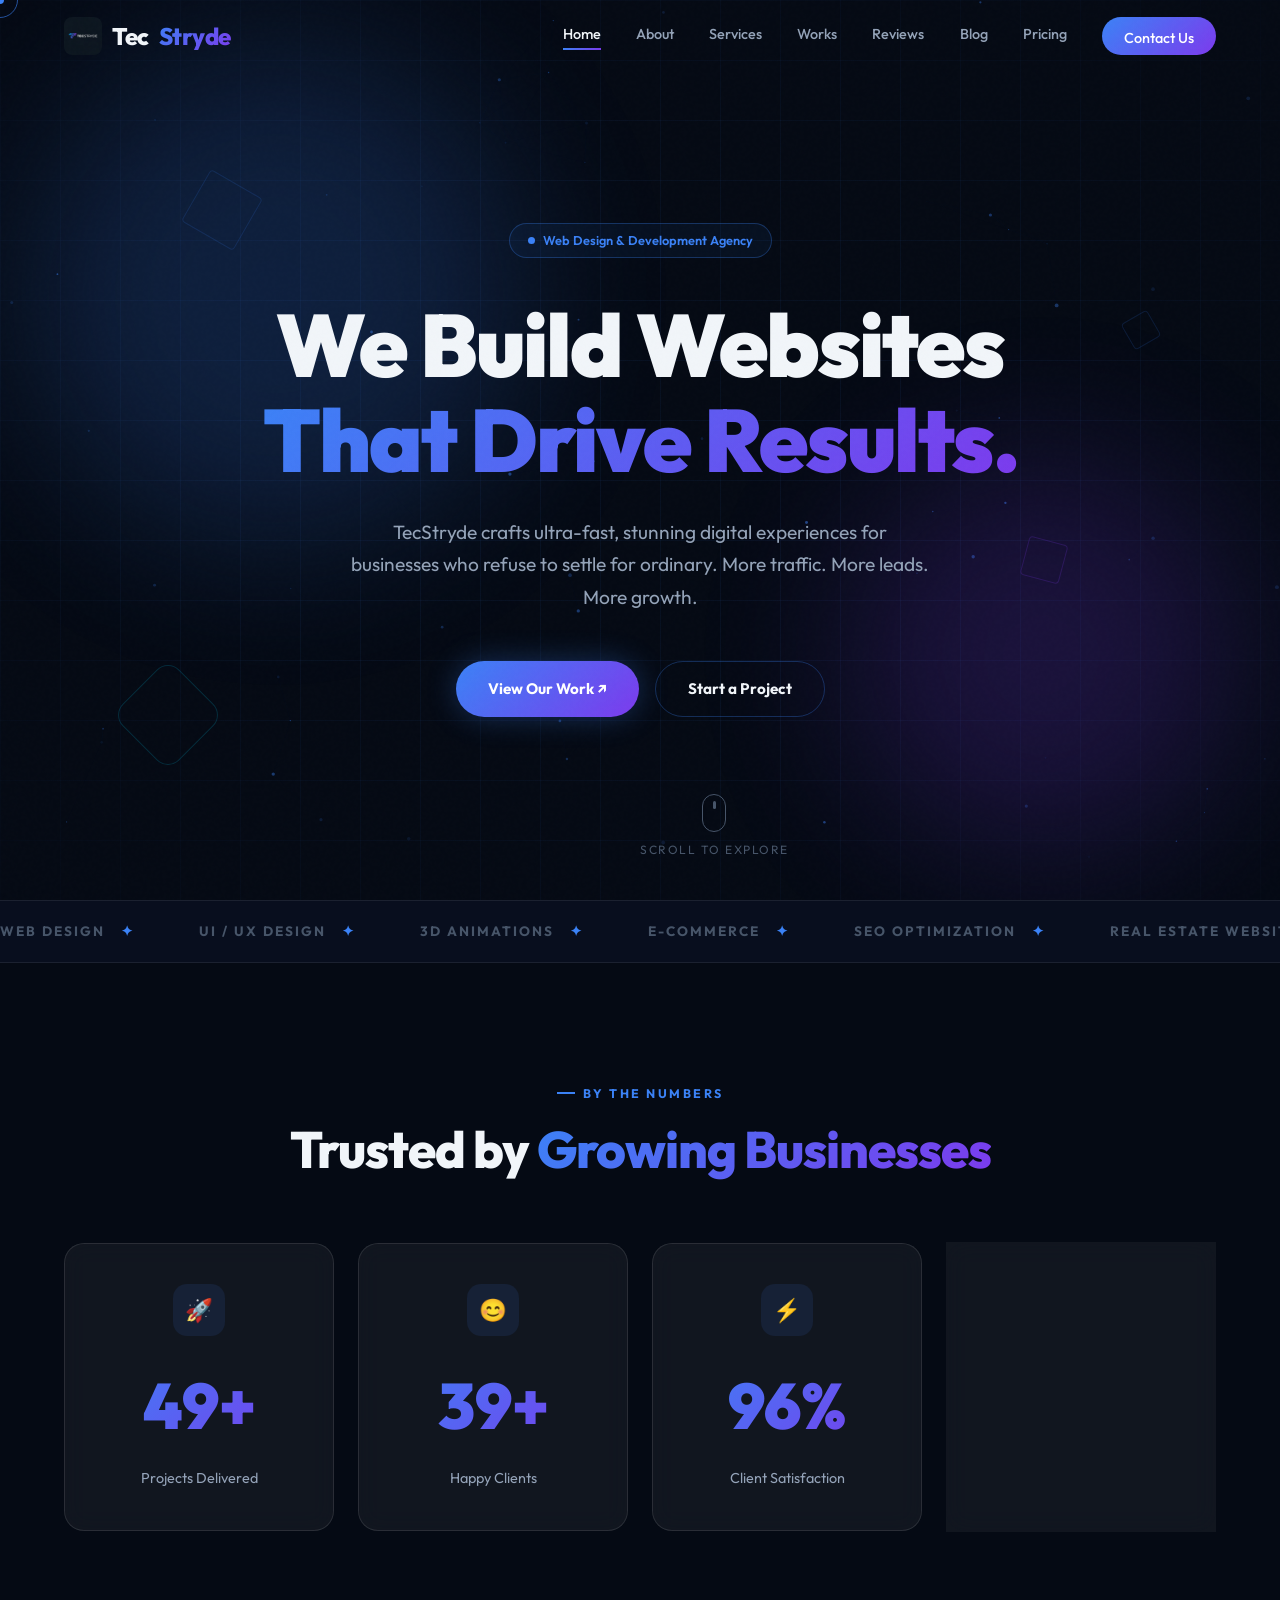
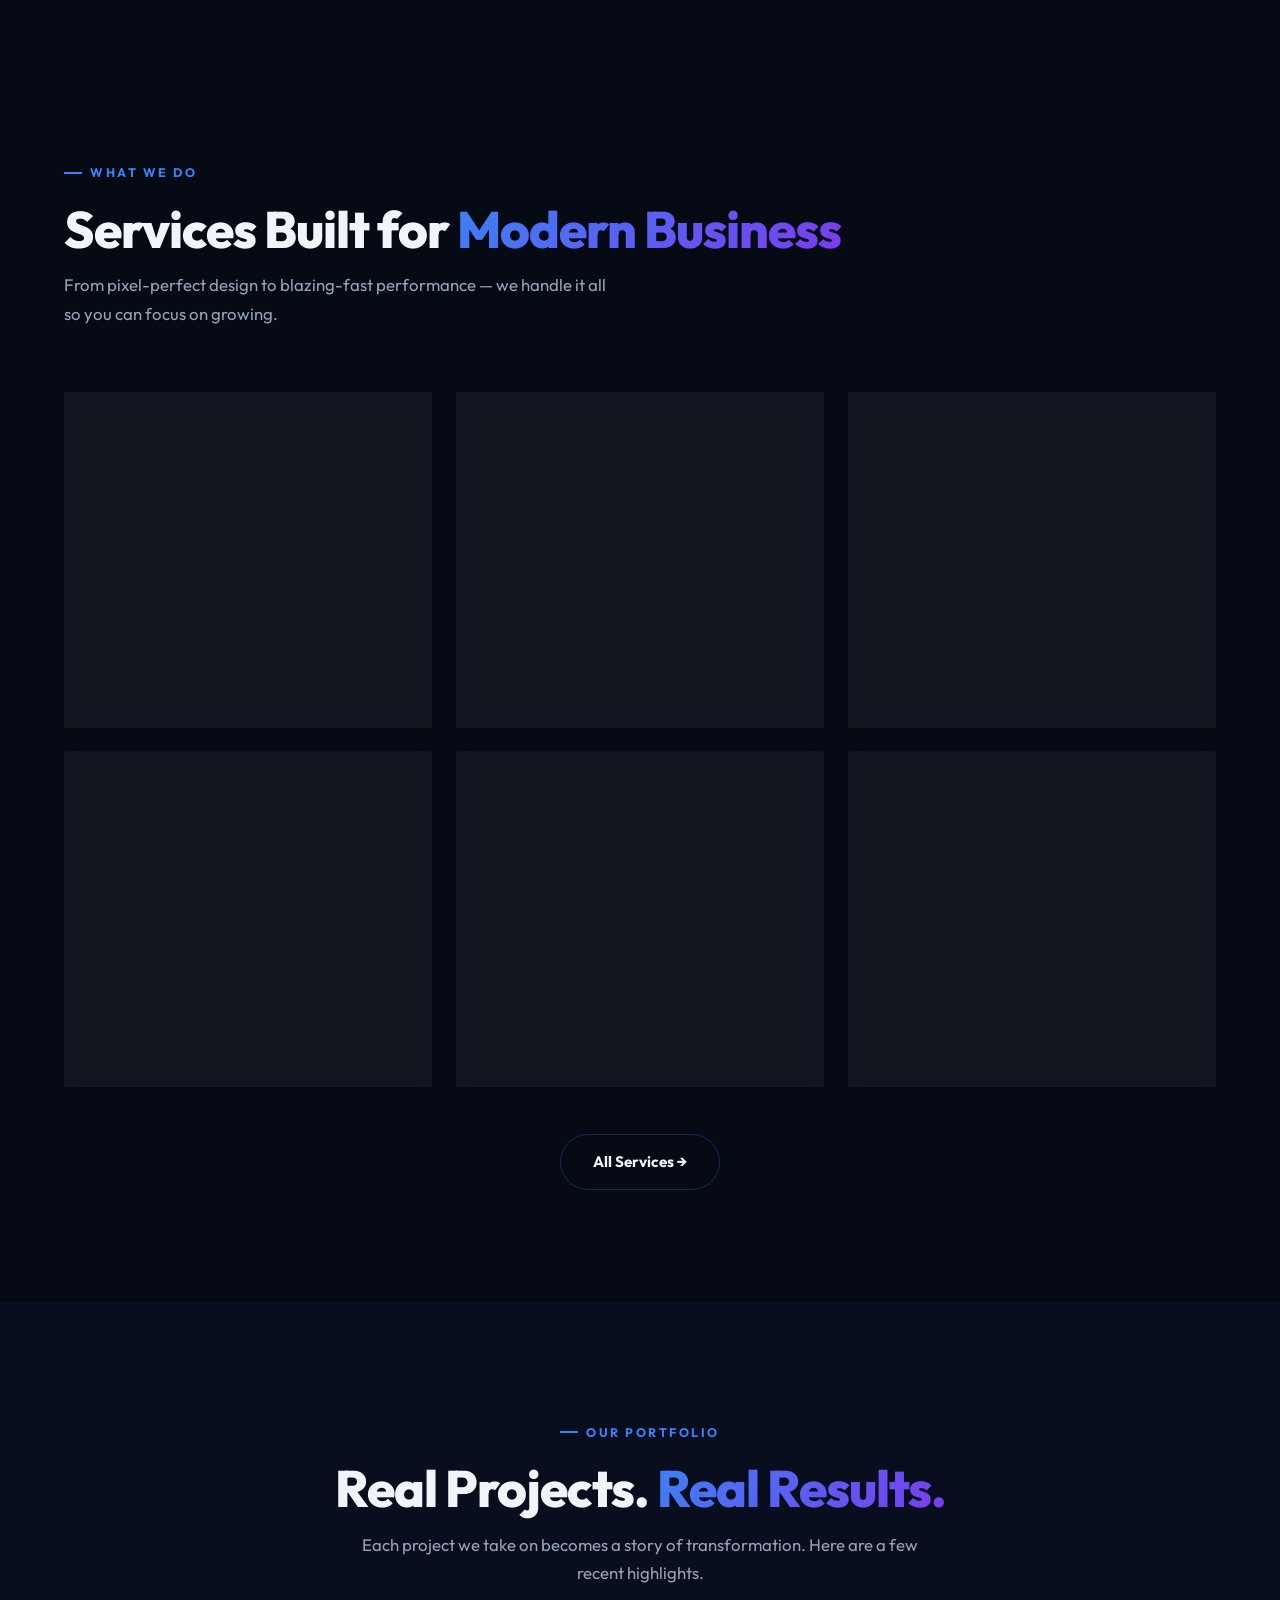
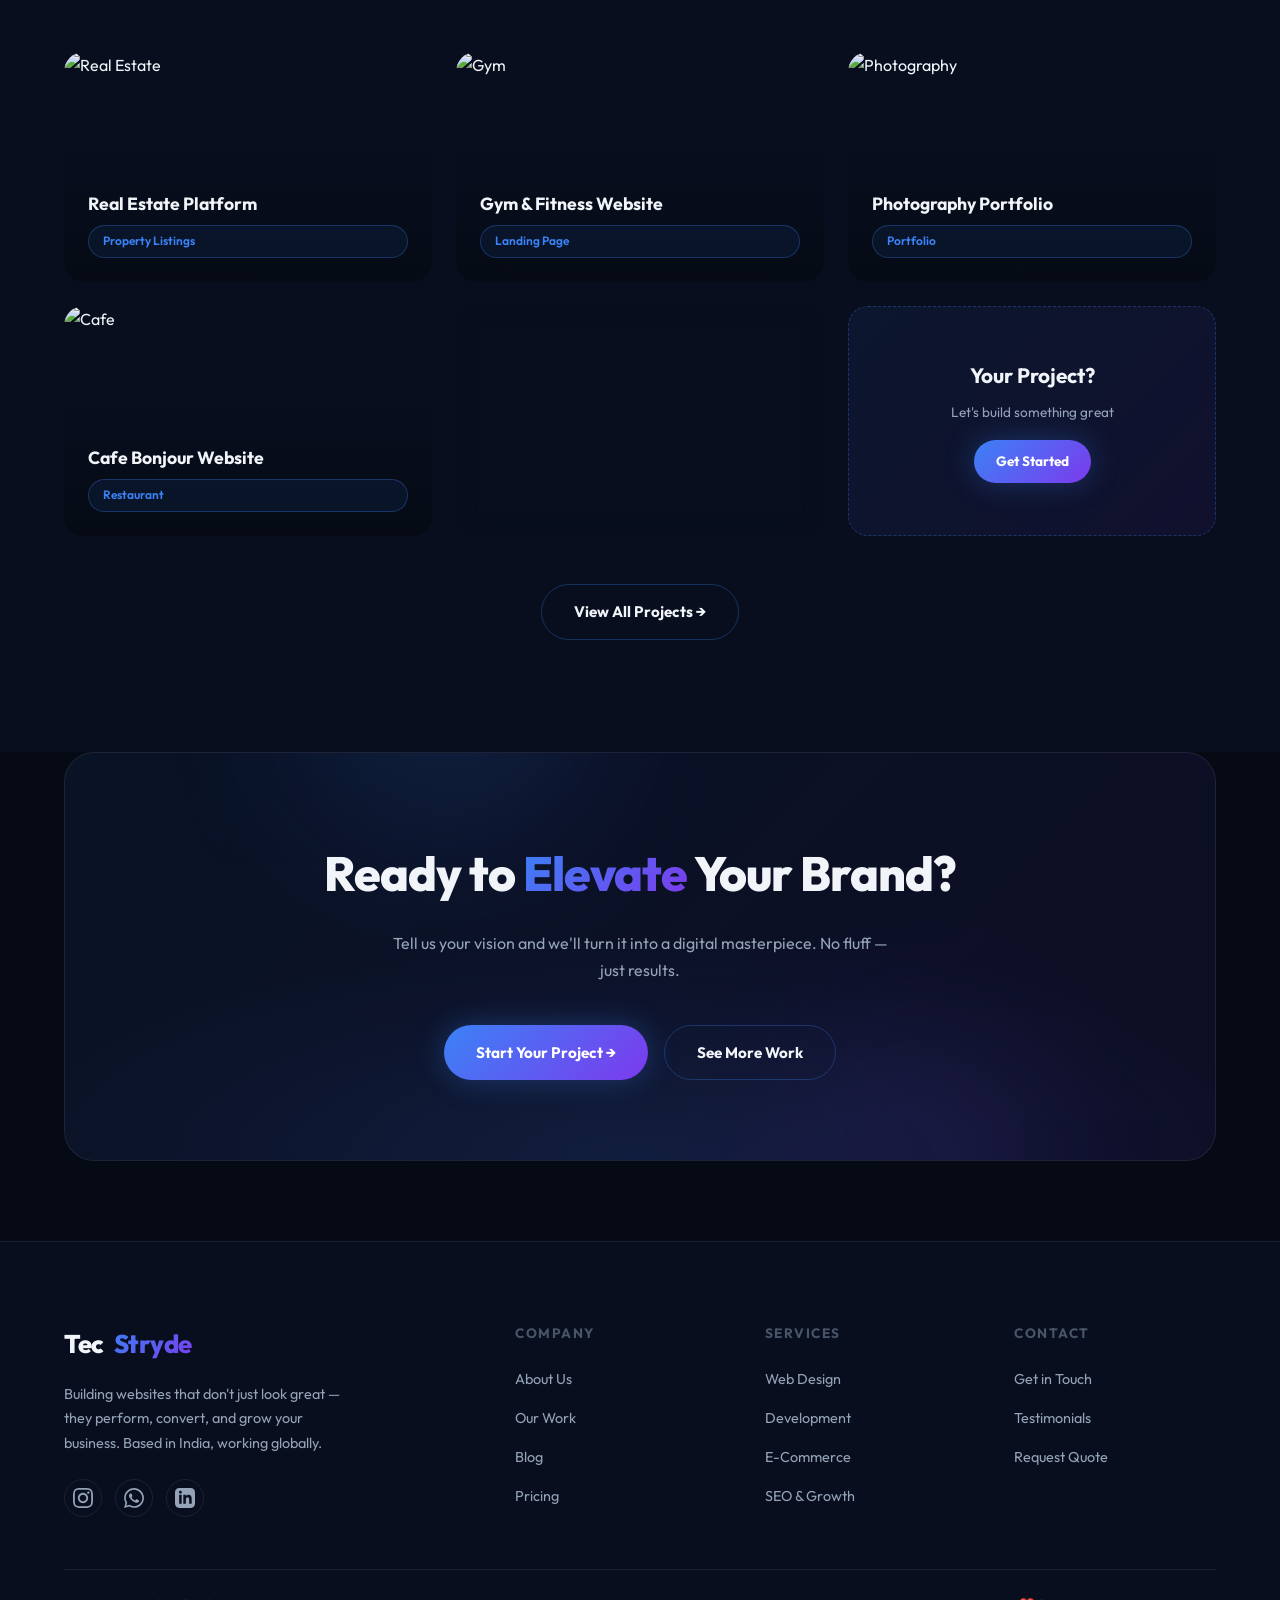
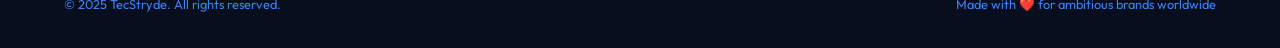
==== commit 78cc250e: "Integrate Google Analytics tracking script Added Google Analytics tracking code to the HTML." ====
--- a/index.html
+++ b/index.html
@@ -1,6 +1,15 @@
 <!DOCTYPE html>
 <html lang="en">
 <head>
+    <!-- Google tag (gtag.js) -->
+<script async src="https://www.googletagmanager.com/gtag/js?id=G-VWTCKCR46N"></script>
+<script>
+  window.dataLayer = window.dataLayer || [];
+  function gtag(){dataLayer.push(arguments);}
+  gtag('js', new Date());
+
+  gtag('config', 'G-VWTCKCR46N');
+</script>
   <meta charset="UTF-8" />
   <meta name="viewport" content="width=device-width, initial-scale=1.0"/>
   <meta name="description" content="Tecstryde – We build stunning, high-performance websites for ambitious businesses. Your growth starts here."/>
